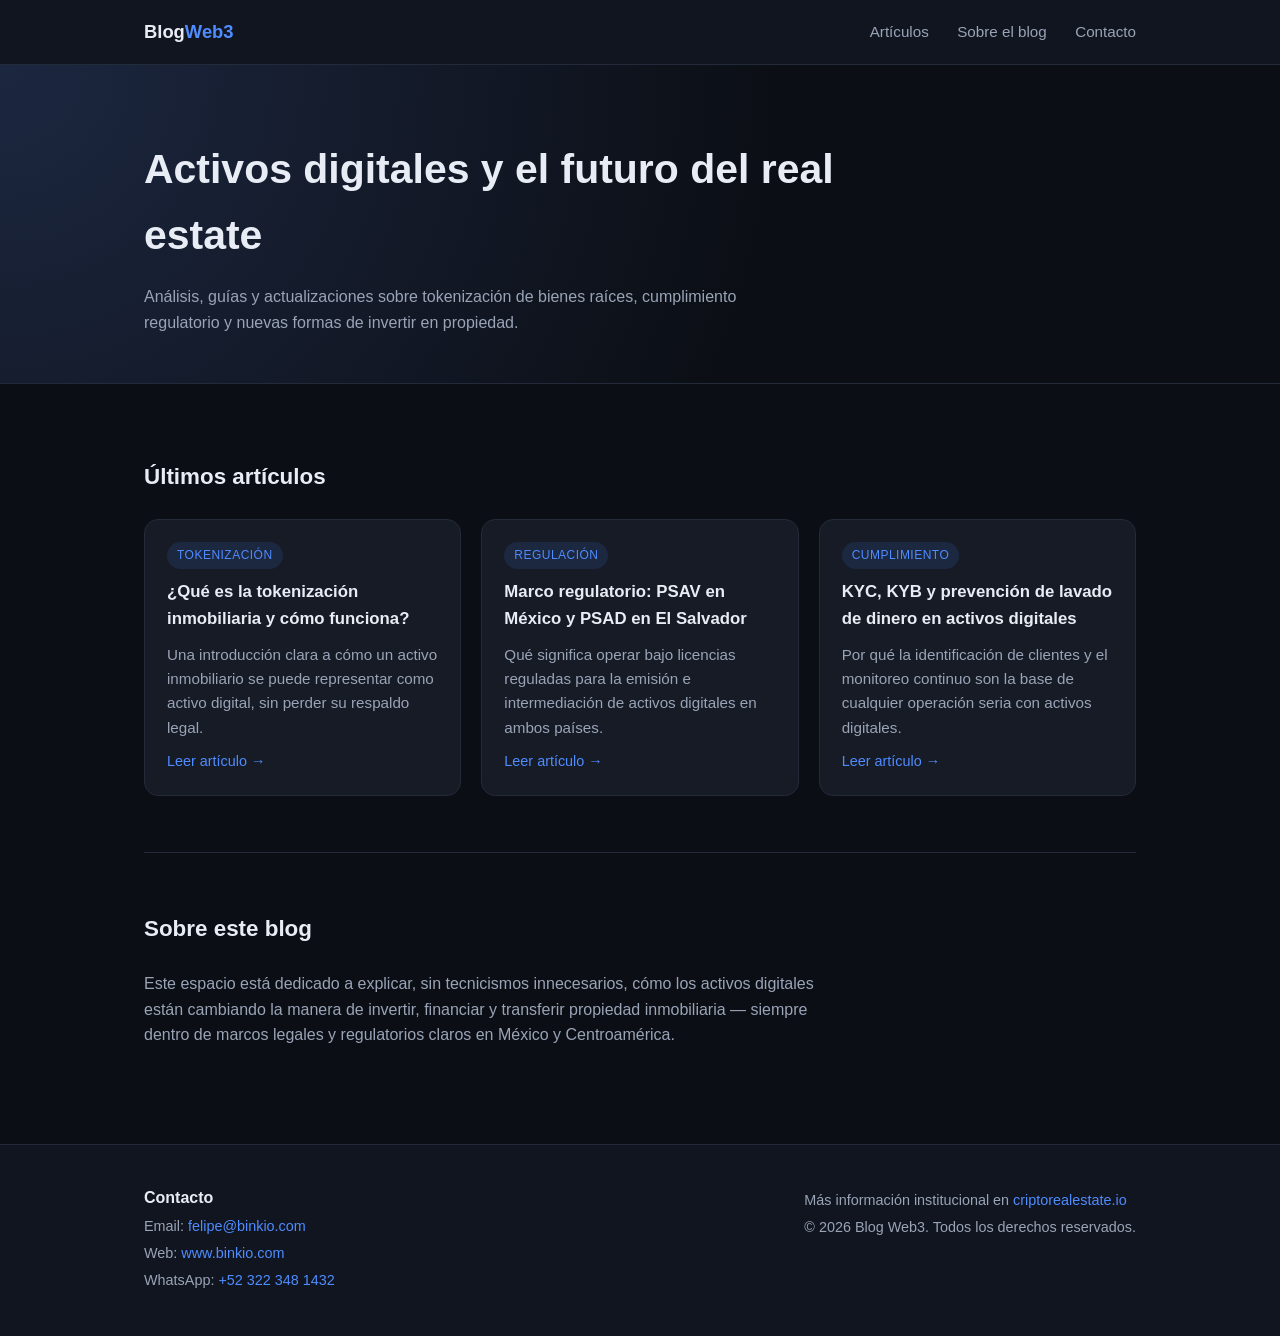
==== index.html @ af9c3a2e "Add initial static site content for blogweb3.io Co-Authored-By: Claude Sonnet 5 <noreply@anthropic.c" ====
<!doctype html>
<html lang="es">
<head>
  <meta charset="UTF-8" />
  <meta name="viewport" content="width=device-width, initial-scale=1.0" />
  <title>Blog Web3 · Activos Digitales y Real Estate</title>
  <meta name="description" content="Blog sobre tokenización de bienes raíces, activos digitales y marco regulatorio en México y El Salvador." />
  <link rel="icon" href="data:image/svg+xml,<svg xmlns=%22http://www.w3.org/2000/svg%22 viewBox=%220 0 100 100%22><text y=%22.9em%22 font-size=%2290%22>🌐</text></svg>" />
  <link rel="stylesheet" href="styles.css" />
</head>
<body>
  <header class="site-header">
    <div class="container header-inner">
      <a class="logo" href="/">Blog<span>Web3</span></a>
      <nav>
        <a href="#articulos">Artículos</a>
        <a href="#sobre">Sobre el blog</a>
        <a href="#contacto">Contacto</a>
      </nav>
    </div>
  </header>

  <section class="hero">
    <div class="container">
      <h1>Activos digitales y el futuro del real estate</h1>
      <p>Análisis, guías y actualizaciones sobre tokenización de bienes raíces, cumplimiento regulatorio y nuevas formas de invertir en propiedad.</p>
    </div>
  </section>

  <main class="container">
    <section id="articulos">
      <h2>Últimos artículos</h2>
      <div class="grid">
        <article class="card">
          <span class="tag">Tokenización</span>
          <h3><a href="articulos/que-es-tokenizacion-inmobiliaria.html">¿Qué es la tokenización inmobiliaria y cómo funciona?</a></h3>
          <p>Una introducción clara a cómo un activo inmobiliario se puede representar como activo digital, sin perder su respaldo legal.</p>
          <a class="read-more" href="articulos/que-es-tokenizacion-inmobiliaria.html">Leer artículo →</a>
        </article>

        <article class="card">
          <span class="tag">Regulación</span>
          <h3><a href="articulos/marco-regulatorio-mexico-el-salvador.html">Marco regulatorio: PSAV en México y PSAD en El Salvador</a></h3>
          <p>Qué significa operar bajo licencias reguladas para la emisión e intermediación de activos digitales en ambos países.</p>
          <a class="read-more" href="articulos/marco-regulatorio-mexico-el-salvador.html">Leer artículo →</a>
        </article>

        <article class="card">
          <span class="tag">Cumplimiento</span>
          <h3><a href="articulos/kyc-kyb-prevencion-lavado.html">KYC, KYB y prevención de lavado de dinero en activos digitales</a></h3>
          <p>Por qué la identificación de clientes y el monitoreo continuo son la base de cualquier operación seria con activos digitales.</p>
          <a class="read-more" href="articulos/kyc-kyb-prevencion-lavado.html">Leer artículo →</a>
        </article>
      </div>
    </section>

    <section id="sobre" class="about">
      <h2>Sobre este blog</h2>
      <p>
        Este espacio está dedicado a explicar, sin tecnicismos innecesarios, cómo los activos digitales
        están cambiando la manera de invertir, financiar y transferir propiedad inmobiliaria — siempre
        dentro de marcos legales y regulatorios claros en México y Centroamérica.
      </p>
    </section>
  </main>

  <footer id="contacto" class="site-footer">
    <div class="container footer-inner">
      <div>
        <strong>Contacto</strong>
        <p>Email: <a href="mailto:felipe@binkio.com">felipe@binkio.com</a></p>
        <p>Web: <a href="https://www.binkio.com" target="_blank" rel="noopener">www.binkio.com</a></p>
        <p>WhatsApp: <a href="https://wa.me/523223481432" target="_blank" rel="noopener">+52 322 348 1432</a></p>
      </div>
      <div>
        <p>Más información institucional en <a href="https://criptorealestate.io/" target="_blank" rel="noopener">criptorealestate.io</a></p>
        <p class="copyright">© <span id="year"></span> Blog Web3. Todos los derechos reservados.</p>
      </div>
    </div>
  </footer>

  <script>document.getElementById('year').textContent = new Date().getFullYear();</script>
</body>
</html>
---- styles.css ----
:root {
  --bg: #0b0e14;
  --bg-soft: #11151f;
  --card: #161b26;
  --text: #e8ecf4;
  --muted: #9aa4b7;
  --accent: #4f8cff;
  --accent-soft: #1c2740;
  --border: #232a3a;
  --radius: 14px;
}

* { box-sizing: border-box; }

html, body {
  margin: 0;
  padding: 0;
  background: var(--bg);
  color: var(--text);
  font-family: -apple-system, BlinkMacSystemFont, "Segoe UI", Roboto, Helvetica, Arial, sans-serif;
  line-height: 1.6;
}

a { color: var(--accent); text-decoration: none; }
a:hover { text-decoration: underline; }

.container {
  max-width: 1040px;
  margin: 0 auto;
  padding: 0 24px;
}

.site-header {
  border-bottom: 1px solid var(--border);
  background: var(--bg-soft);
  position: sticky;
  top: 0;
  z-index: 10;
}

.header-inner {
  display: flex;
  align-items: center;
  justify-content: space-between;
  height: 64px;
}

.logo {
  font-weight: 700;
  font-size: 1.15rem;
  color: var(--text);
}
.logo span { color: var(--accent); }

nav a {
  margin-left: 24px;
  color: var(--muted);
  font-size: 0.95rem;
}
nav a:hover { color: var(--text); }

.hero {
  padding: 72px 0 48px;
  background: radial-gradient(circle at top left, var(--accent-soft), transparent 60%);
  border-bottom: 1px solid var(--border);
}
.hero h1 {
  font-size: clamp(1.8rem, 3.2vw, 2.6rem);
  margin: 0 0 16px;
  max-width: 720px;
}
.hero p {
  color: var(--muted);
  max-width: 620px;
  margin: 0;
}

main.container { padding: 56px 24px 40px; }

h2 { font-size: 1.4rem; margin-bottom: 24px; }

.grid {
  display: grid;
  grid-template-columns: repeat(auto-fit, minmax(260px, 1fr));
  gap: 20px;
}

.card {
  background: var(--card);
  border: 1px solid var(--border);
  border-radius: var(--radius);
  padding: 22px;
  display: flex;
  flex-direction: column;
  gap: 10px;
}

.tag {
  align-self: flex-start;
  font-size: 0.75rem;
  text-transform: uppercase;
  letter-spacing: 0.04em;
  color: var(--accent);
  background: var(--accent-soft);
  padding: 4px 10px;
  border-radius: 999px;
}

.card h3 { margin: 0; font-size: 1.05rem; }
.card h3 a { color: var(--text); }
.card p { color: var(--muted); margin: 0; font-size: 0.95rem; }
.read-more { font-size: 0.9rem; }

.about { margin-top: 56px; border-top: 1px solid var(--border); padding-top: 40px; }
.about p { color: var(--muted); max-width: 680px; }

.site-footer {
  border-top: 1px solid var(--border);
  background: var(--bg-soft);
  margin-top: 40px;
}
.footer-inner {
  display: flex;
  flex-wrap: wrap;
  gap: 32px;
  justify-content: space-between;
  padding: 40px 24px;
}
.footer-inner p { margin: 4px 0; color: var(--muted); font-size: 0.9rem; }
.copyright { margin-top: 12px; font-size: 0.8rem; }

.article {
  max-width: 720px;
  margin: 0 auto;
  padding: 56px 24px 64px;
}
.article .back { display: inline-block; margin-bottom: 24px; color: var(--muted); font-size: 0.9rem; }
.article h1 { font-size: 1.9rem; margin-bottom: 8px; }
.article .meta { color: var(--muted); font-size: 0.85rem; margin-bottom: 32px; }
.article h2 { font-size: 1.2rem; margin-top: 32px; }
.article p { color: #cdd4e0; }
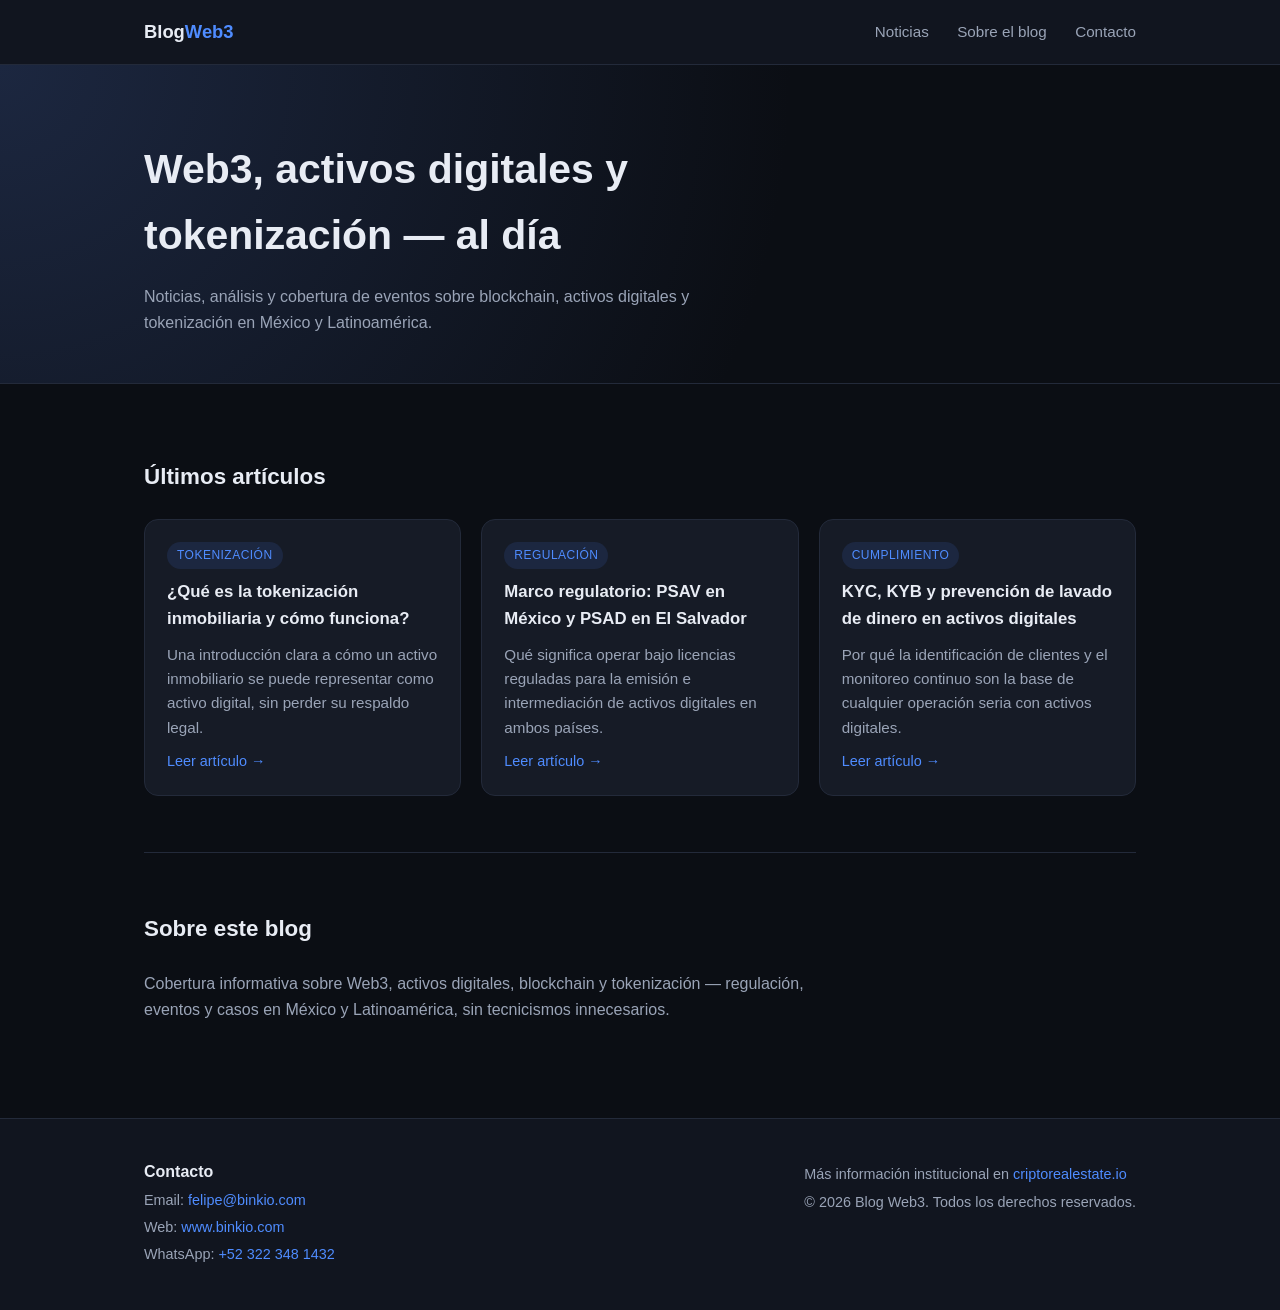
==== commit aa094293: "Add content pipeline: Markdown posts + generator, sitemap, robots.txt, llms.txt, RSS Co-Authored-By:" ====
--- a/index.html
+++ b/index.html
@@ -3,27 +3,30 @@
 <head>
   <meta charset="UTF-8" />
   <meta name="viewport" content="width=device-width, initial-scale=1.0" />
-  <title>Blog Web3 · Activos Digitales y Real Estate</title>
-  <meta name="description" content="Blog sobre tokenización de bienes raíces, activos digitales y marco regulatorio en México y El Salvador." />
+  <title>Blog Web3 · Noticias de Web3, activos digitales y tokenización</title>
+  <meta name="description" content="Noticias y análisis sobre Web3, activos digitales, blockchain y tokenización en México y Latinoamérica." />
+  <link rel="canonical" href="https://www.blogweb3.com/" />
+  <link rel="alternate" type="application/rss+xml" title="Blog Web3" href="https://www.blogweb3.com/rss.xml" />
   <link rel="icon" href="data:image/svg+xml,<svg xmlns=%22http://www.w3.org/2000/svg%22 viewBox=%220 0 100 100%22><text y=%22.9em%22 font-size=%2290%22>🌐</text></svg>" />
   <link rel="stylesheet" href="styles.css" />
+  
 </head>
 <body>
   <header class="site-header">
     <div class="container header-inner">
-      <a class="logo" href="/">Blog<span>Web3</span></a>
+      <a class="logo" href="index.html">Blog<span>Web3</span></a>
       <nav>
-        <a href="#articulos">Artículos</a>
-        <a href="#sobre">Sobre el blog</a>
-        <a href="#contacto">Contacto</a>
+        <a href="index.html#articulos">Noticias</a>
+        <a href="index.html#sobre">Sobre el blog</a>
+        <a href="index.html#contacto">Contacto</a>
       </nav>
     </div>
   </header>
 
   <section class="hero">
     <div class="container">
-      <h1>Activos digitales y el futuro del real estate</h1>
-      <p>Análisis, guías y actualizaciones sobre tokenización de bienes raíces, cumplimiento regulatorio y nuevas formas de invertir en propiedad.</p>
+      <h1>Web3, activos digitales y tokenización — al día</h1>
+      <p>Noticias, análisis y cobertura de eventos sobre blockchain, activos digitales y tokenización en México y Latinoamérica.</p>
     </div>
   </section>
 
@@ -57,9 +60,8 @@
     <section id="sobre" class="about">
       <h2>Sobre este blog</h2>
       <p>
-        Este espacio está dedicado a explicar, sin tecnicismos innecesarios, cómo los activos digitales
-        están cambiando la manera de invertir, financiar y transferir propiedad inmobiliaria — siempre
-        dentro de marcos legales y regulatorios claros en México y Centroamérica.
+        Cobertura informativa sobre Web3, activos digitales, blockchain y tokenización —
+        regulación, eventos y casos en México y Latinoamérica, sin tecnicismos innecesarios.
       </p>
     </section>
   </main>
@@ -78,7 +80,6 @@
       </div>
     </div>
   </footer>
-
   <script>document.getElementById('year').textContent = new Date().getFullYear();</script>
 </body>
 </html>
--- a/styles.css
+++ b/styles.css
@@ -138,4 +138,15 @@
 .article h1 { font-size: 1.9rem; margin-bottom: 8px; }
 .article .meta { color: var(--muted); font-size: 0.85rem; margin-bottom: 32px; }
 .article h2 { font-size: 1.2rem; margin-top: 32px; }
+.article h3 { font-size: 1.05rem; margin-top: 24px; }
 .article p { color: #cdd4e0; }
+.article ul { color: #cdd4e0; padding-left: 20px; }
+.article li { margin: 6px 0; }
+.article blockquote {
+  margin: 20px 0;
+  padding: 12px 18px;
+  border-left: 3px solid var(--accent);
+  background: var(--card);
+  border-radius: 0 8px 8px 0;
+}
+.article blockquote p { margin: 0; color: var(--text); }
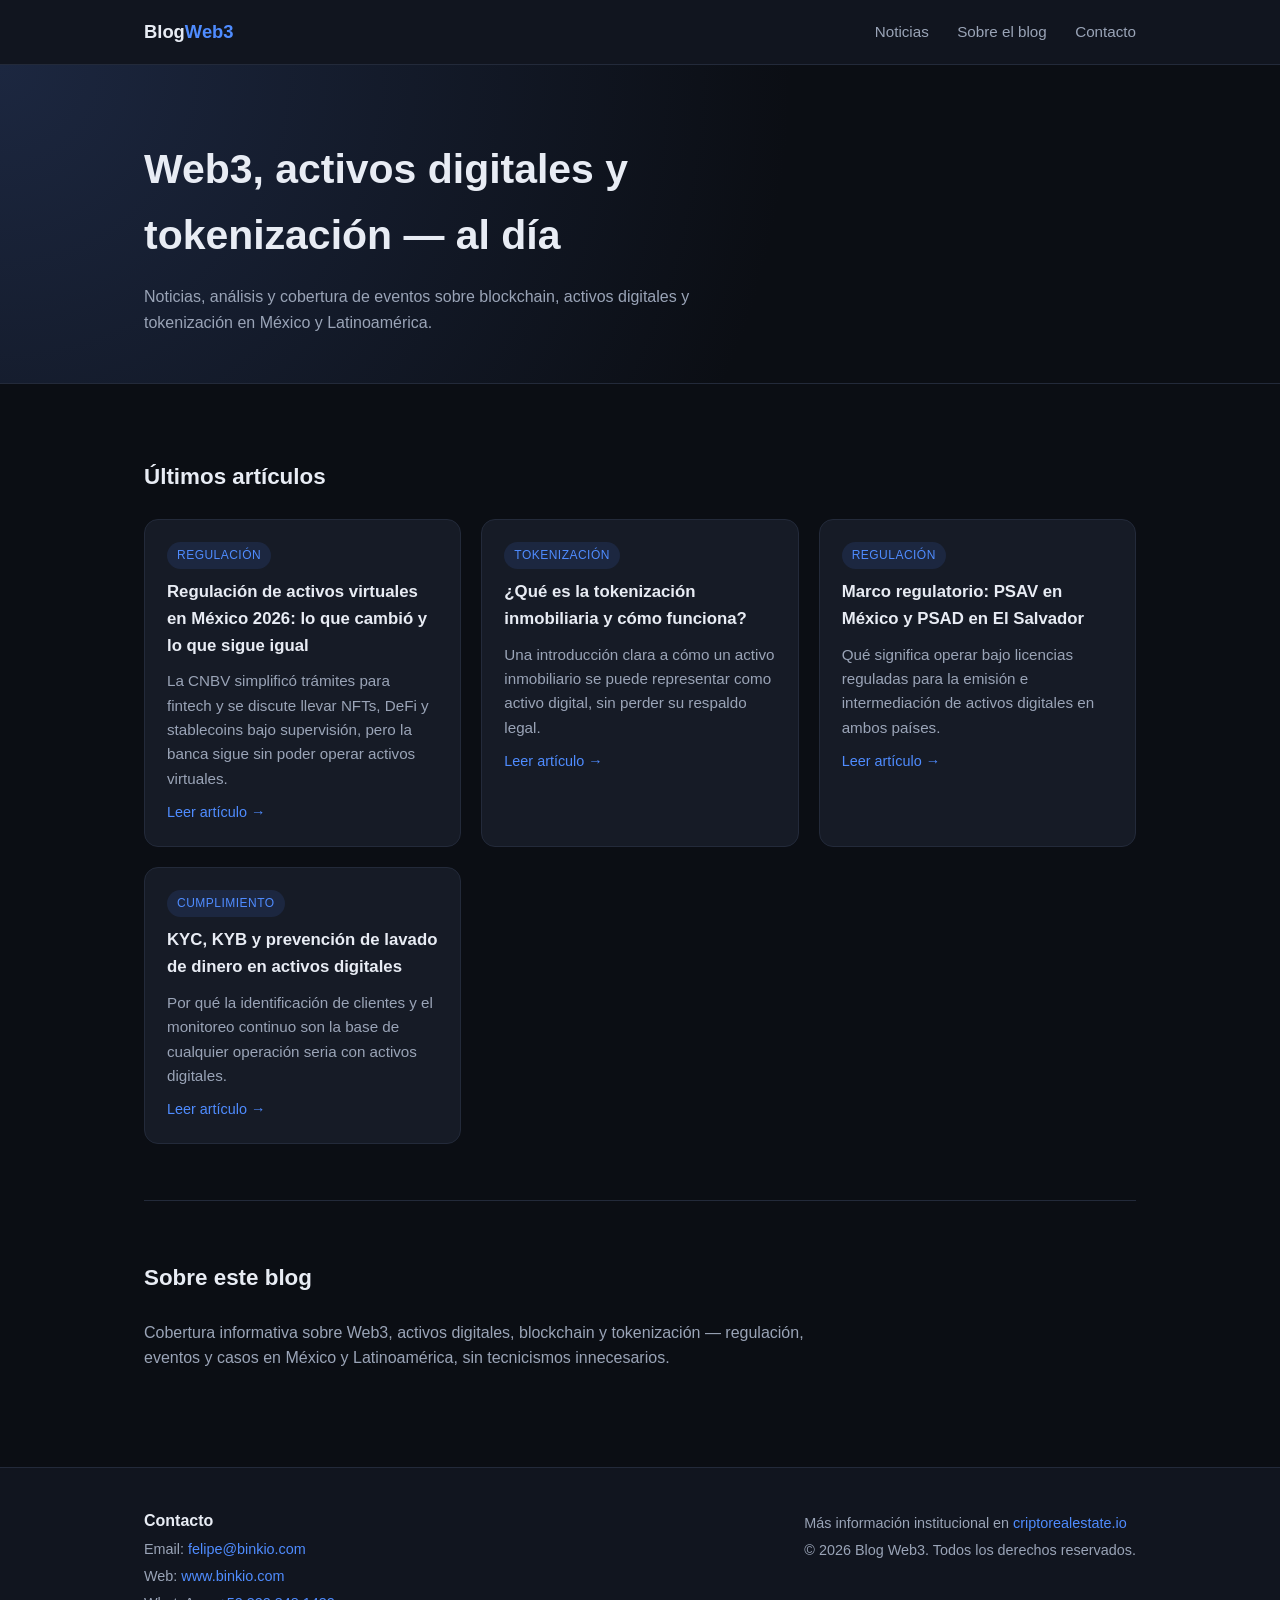
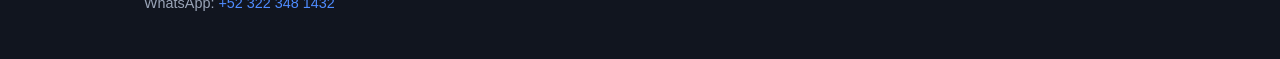
==== commit 21b78432: "Draft: Regulación de activos virtuales en México 2026 Co-Authored-By: Claude Sonnet 5 <noreply@anthr" ====
--- a/index.html
+++ b/index.html
@@ -34,6 +34,13 @@
     <section id="articulos">
       <h2>Últimos artículos</h2>
       <div class="grid">
+        <article class="card">
+          <span class="tag">Regulación</span>
+          <h3><a href="articulos/regulacion-activos-virtuales-mexico-2026.html">Regulación de activos virtuales en México 2026: lo que cambió y lo que sigue igual</a></h3>
+          <p>La CNBV simplificó trámites para fintech y se discute llevar NFTs, DeFi y stablecoins bajo supervisión, pero la banca sigue sin poder operar activos virtuales.</p>
+          <a class="read-more" href="articulos/regulacion-activos-virtuales-mexico-2026.html">Leer artículo →</a>
+        </article>
+
         <article class="card">
           <span class="tag">Tokenización</span>
           <h3><a href="articulos/que-es-tokenizacion-inmobiliaria.html">¿Qué es la tokenización inmobiliaria y cómo funciona?</a></h3>
